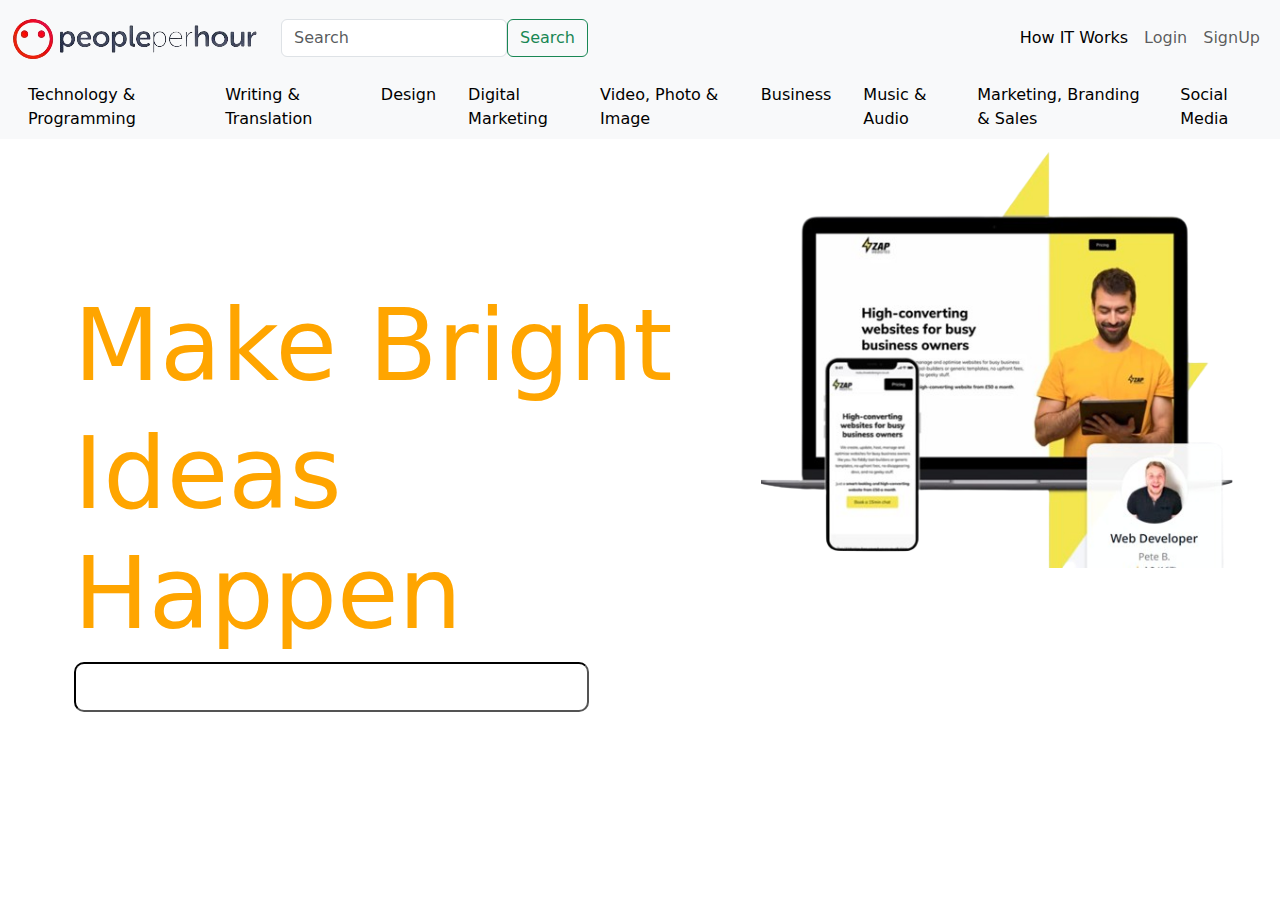
==== webassignement1/question2/index.html @ 27e170ca "Add files via upload" ====
<!DOCTYPE html>
<html lang="en">
<head>
    <meta charset="UTF-8">
    <meta name="viewport" content="width=device-width, initial-scale=1.0">
    <title>Happy Hour</title>
    <link rel="stylesheet" href="bootstrap.min.css">
</head>
<body>
    <nav class="navbar navbar-expand-lg bg-body-tertiary py-2 ">
        <div class="container-fluid">
          <a class="navbar-brand" href="#"><img src="assets/logo.png" alt="" srcset=""></a>
          <button class="navbar-toggler" type="button" data-bs-toggle="collapse" data-bs-target="#navbarSupportedContent" aria-controls="navbarSupportedContent" aria-expanded="false" aria-label="Toggle navigation">
            <span class="navbar-toggler-icon"></span>
          </button>
          <div class="collapse navbar-collapse" id="navbarSupportedContent">
            
            <form class="d-flex " role="search">
              <input class="form-control " type="search" placeholder="Search" aria-label="Search">
              <button class="btn btn-outline-success" type="submit">Search</button>
            </form>
                <ul class="navbar-nav ms-auto mb-2 mb-lg-0">
                    <li class="nav-item">
                    <a class="nav-link active" aria-current="page" href="#">How IT Works</a>
                </li>
                <li class="nav-item">
                  <a class="nav-link" href="#">Login</a>
                </li>
                
                <li class="nav-item">
                  <a class="nav-link" aria-disabled="true">SignUp</a>
                </li>
              </ul>
            </div>
        </div>
      </nav>
    </nav>
    <nav class="navbar navbar-expand-lg bg-body-tertiary py-2 ">
        <div class="container-fluid">
          <button class="navbar-toggler" type="button" data-bs-toggle="collapse" data-bs-target="#navbarSupportedContent1" aria-controls="navbarSupportedContent" aria-expanded="false" aria-label="Toggle navigation">
            <span class="">Browse By catagory</span>
          </button>
          <div class="collapse navbar-collapse justify-content-center" id="navbarSupportedContent1">
            <ul class="navbar-nav">
                <a href="" style="color: black; text-decoration: none;"><li class="nav-item px-3">Technology & Programming</li></a>
                <a href="" style="color: black; text-decoration: none;"><li class="nav-item px-3">Writing & Translation</li></a>
                <a href="" style="color: black; text-decoration: none;"><li class="nav-item px-3">Design</li></a>
                <a href="" style="color: black; text-decoration: none;"><li class="nav-item px-3">Digital Marketing</li></a>
                <a href="" style="color: black; text-decoration: none;"><li class="nav-item px-3">Video, Photo & Image</li></a>
                <a href="" style="color: black; text-decoration: none;"><li class="nav-item px-3">Business</li></a>
                <a href="" style="color: black; text-decoration: none;"><li class="nav-item px-3">Music & Audio</li></a>
                <a href="" style="color: black; text-decoration: none;"><li class="nav-item px-3">Marketing, Branding & Sales</li></a>
                <a href="" style="color: black; text-decoration: none;"><li class="nav-item px-3">Social Media</li></a>
            </ul>
            
            </div>
        </div>
      </nav>
    </nav>
    <section class="grid">
        <div class="row">
            <div class="col-7">
                <div style="margin-top: 20%; margin-left: 10%;"><h1 style="color: orange; font-size: 100px">Make Bright</h1></div>
                <div style="margin-top: 1%; margin-left: 10%;"><h1 style="color: orange; font-size: 100px">Ideas Happen</h1></div>
                <input type="text" style="margin-left: 10%; width: 70%; border-width: 2px; border-color: black; border-radius: 10px; height: 50px;">
            </div>
            <div class="col-5">
                <img src="assets/Screenshot_from_2024-03-02_13-23-40-removebg-preview.png" style="width: 100%;" alt="">
            </div>
        </div>
    </section>
    <script src="bootstrap.bundle.min.js"></script>
</body>
</html>
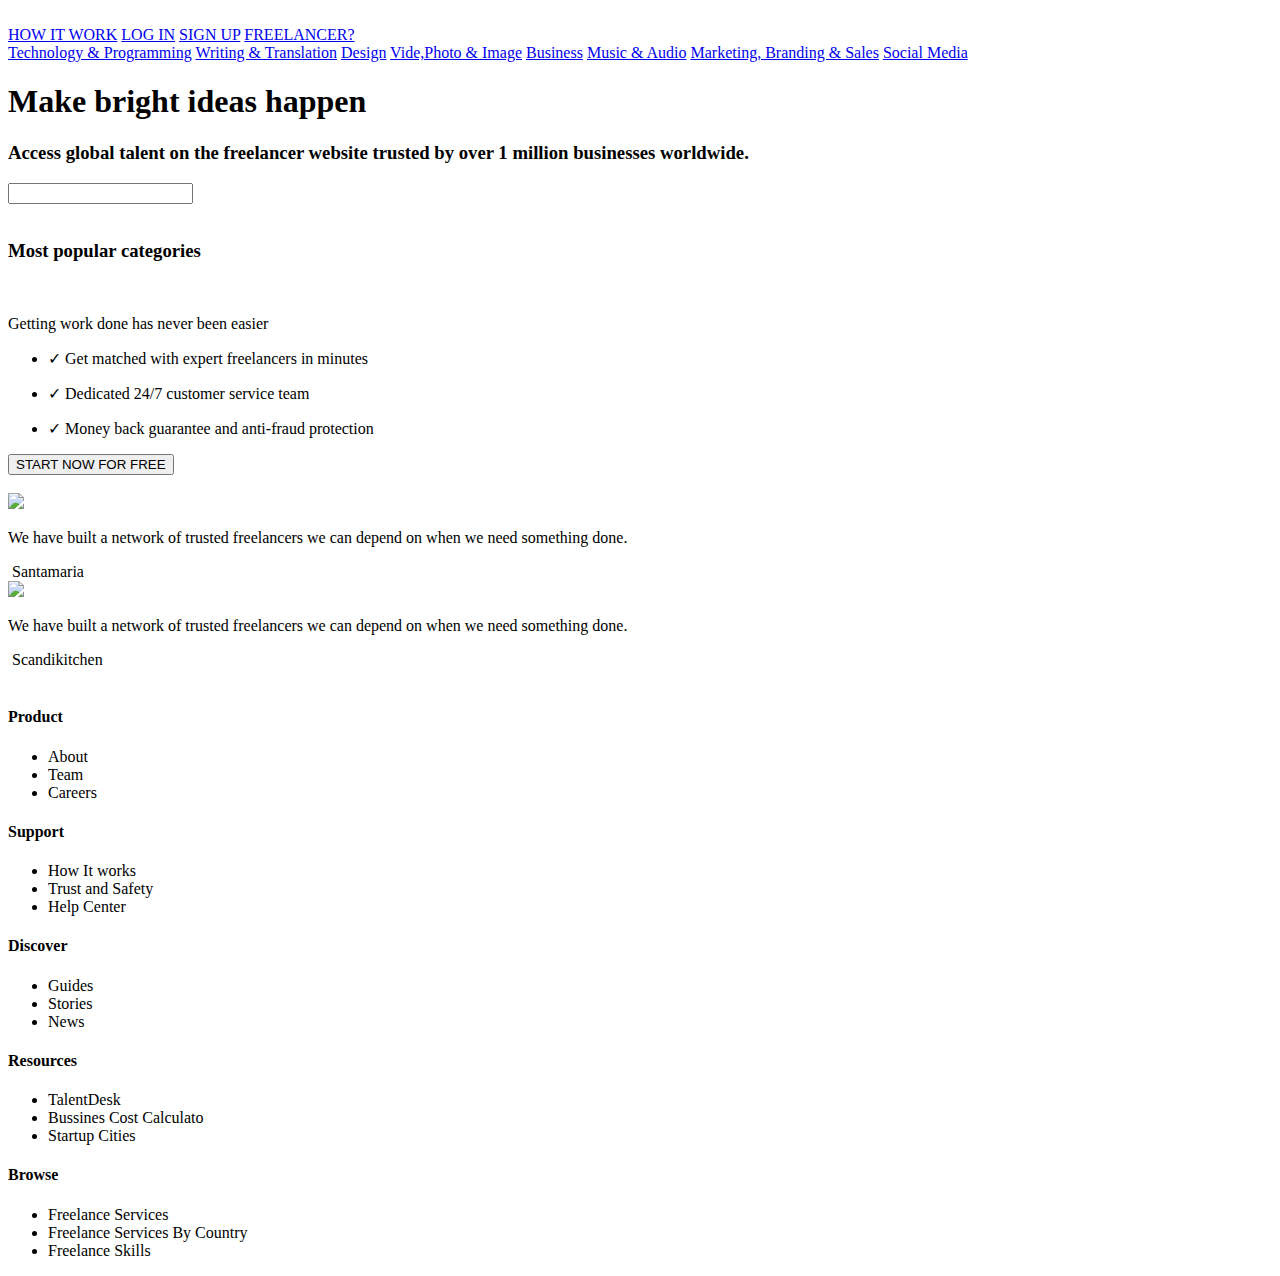
==== commit 0926b694: "Update index.html" ====
--- a/webassignement1/question2/index.html
+++ b/webassignement1/question2/index.html
@@ -1,74 +1,152 @@
+
 <!DOCTYPE html>
 <html lang="en">
 <head>
     <meta charset="UTF-8">
     <meta name="viewport" content="width=device-width, initial-scale=1.0">
-    <title>Happy Hour</title>
-    <link rel="stylesheet" href="bootstrap.min.css">
+    <title>Document</title>
+    <link rel="stylesheet" href="style.css">
 </head>
 <body>
-    <nav class="navbar navbar-expand-lg bg-body-tertiary py-2 ">
-        <div class="container-fluid">
-          <a class="navbar-brand" href="#"><img src="assets/logo.png" alt="" srcset=""></a>
-          <button class="navbar-toggler" type="button" data-bs-toggle="collapse" data-bs-target="#navbarSupportedContent" aria-controls="navbarSupportedContent" aria-expanded="false" aria-label="Toggle navigation">
-            <span class="navbar-toggler-icon"></span>
-          </button>
-          <div class="collapse navbar-collapse" id="navbarSupportedContent">
-            
-            <form class="d-flex " role="search">
-              <input class="form-control " type="search" placeholder="Search" aria-label="Search">
-              <button class="btn btn-outline-success" type="submit">Search</button>
-            </form>
-                <ul class="navbar-nav ms-auto mb-2 mb-lg-0">
-                    <li class="nav-item">
-                    <a class="nav-link active" aria-current="page" href="#">How IT Works</a>
-                </li>
-                <li class="nav-item">
-                  <a class="nav-link" href="#">Login</a>
-                </li>
+    <header>
+        <img src="logo.png" alt="" srcset="">
+        <nav>
+            <a href="#home">HOW IT WORK</a>
+            <a href="#news">LOG IN</a>
+            <a href="#contact">SIGN UP</a>
+            <a href="#about">FREELANCER?</a>
+        </nav>
+    </header>
+    <nav class="navbar">
+        <a href="#home">Technology & Programming</a>
+        <a href="#news">Writing & Translation</a>
+        <a href="#contact">Design</a>
+        <a href="#about">Vide,Photo & Image</a>
+        <a href="#about">Business</a>
+        <a href="#about">Music & Audio</a>
+        <a href="#about">Marketing, Branding & Sales</a>
+        <a href="#about">Social Media</a>
+    </nav>
+    <main>
+        <section class="first-section">
+            <div>
+                <div>
+                    <h1>
+                        Make bright ideas happen
+                    </h1>
+                </div>
+                <div><h3>Access global talent on the freelancer website trusted by over 1 million businesses worldwide.</h3></div>
+                <div>
+                    <input type="text">
+                </div>
+            </div>
+            <div>
+                <img src="Screenshot_2024-03-08_185643-removebg-preview.png" alt="" srcset="">
+            </div>
+        </section>
+        <section class="second-section">
+            <h3>
+                Most popular categories
+            </h3>
+            <div class="images">
+                <a href="#"><img src="pic1.png" alt="" srcset=""></a>
+                <a href="#"><img src="pic2.png" alt="" srcset=""></a>
+                <a href="#"><img src="pic3.png" alt="" srcset=""></a>
+                <a href="#"><img src="pic4.png" alt="" srcset=""></a>
+                <a href="#"><img src="pic5.png" alt="" srcset=""></a>
+            </div>
+        </section>
+        <section class="third-section">
+            <div>
+                <p class="thirdinner">
+                    Getting work done has never been easier
+                </p>
+                <ul>
+                    <li><p class="para"><span class="green-tick">&#10003;</span> Get matched with expert freelancers in minutes</p></li>
+                    <li><p class="para"><span class="green-tick">&#10003;</span> Dedicated 24/7 customer service team</p></li>
+                    <li><p class="para"><span class="green-tick">&#10003;</span> Money back guarantee and anti-fraud protection</p></li>
+                </ul>
+                <button class="btn">START NOW FOR FREE</button>
+            </div>
+            <div>
+                <img src="pic6.png" class="thirdimage" alt="">
+            </div>
+        </section>
+        <section class="fourth-section">
+            <div class="testimonial-card">
+                <img src="coma-removebg-preview.png" class="comma">
+                <div>
+                    <p class="fourthpara">We have built a network of trusted freelancers we can depend on when we need something done.</p>
+                </div>
+                <div class="fouthinnersecond">
+                    <img src="santamaria-avatar.jpg" class="imgfourth" alt="">
+                    <span class="name">Santamaria</span>
+                </div>
+            </div>
+            <div class="testimonial-card">
+                <img src="coma-removebg-preview.png" class="comma">
+                <div>
+                    <p class="fourthpara">We have built a network of trusted freelancers we can depend on when we need something done.</p>
+                </div>
+                <div class="fouthinnersecond">
+                    <img src="scandikitchen-avatar.jpg" class="imgfourth" alt="">
+                    <span class="name">Scandikitchen</span>
+                </div>
+            </div>
+            <div>
+
+            </div>
+        </section>
+        
+    </main>
+    <footer class="footer">
+        <div class="footer">
+            <img src="logofooter.png" alt="" srcset="">
+            <div class="menu">
+                <div class="column">
+                    <h4>Product</h4>
+                    <ul>
+                        <li>About</li>
+                        <li>Team</li>
+                        <li>Careers</li>
+                    </ul>
+                </div>
+                <div class="column">
+                    <h4>Support</h4>
+                    <ul>
+                        <li>How It works</li>
+                        <li>Trust and Safety</li>
+                        <li>Help Center</li>
+                    </ul>
+                </div>
+                <div class="column">
+                    <h4>Discover</h4>
+                    <ul>
+                        <li>Guides</li>
+                        <li>Stories</li>
+                        <li>News</li>
+                    </ul>
+                </div>
+                <div class="column">
+                    <h4>Resources</h4>
+                    <ul>
+                        <li>TalentDesk</li>
+                        <li>Bussines Cost Calculato</li>
+                        <li>Startup Cities</li>
+                    </ul>
+                </div>
+                <div class="column">
+                    <h4>Browse</h4>
+                    <ul>
+                        <li>Freelance Services</li>
+                        <li>Freelance Services By Country</li>
+                        <li>Freelance Skills</li>
+                    </ul>
+                </div>
                 
-                <li class="nav-item">
-                  <a class="nav-link" aria-disabled="true">SignUp</a>
-                </li>
-              </ul>
             </div>
+           
         </div>
-      </nav>
-    </nav>
-    <nav class="navbar navbar-expand-lg bg-body-tertiary py-2 ">
-        <div class="container-fluid">
-          <button class="navbar-toggler" type="button" data-bs-toggle="collapse" data-bs-target="#navbarSupportedContent1" aria-controls="navbarSupportedContent" aria-expanded="false" aria-label="Toggle navigation">
-            <span class="">Browse By catagory</span>
-          </button>
-          <div class="collapse navbar-collapse justify-content-center" id="navbarSupportedContent1">
-            <ul class="navbar-nav">
-                <a href="" style="color: black; text-decoration: none;"><li class="nav-item px-3">Technology & Programming</li></a>
-                <a href="" style="color: black; text-decoration: none;"><li class="nav-item px-3">Writing & Translation</li></a>
-                <a href="" style="color: black; text-decoration: none;"><li class="nav-item px-3">Design</li></a>
-                <a href="" style="color: black; text-decoration: none;"><li class="nav-item px-3">Digital Marketing</li></a>
-                <a href="" style="color: black; text-decoration: none;"><li class="nav-item px-3">Video, Photo & Image</li></a>
-                <a href="" style="color: black; text-decoration: none;"><li class="nav-item px-3">Business</li></a>
-                <a href="" style="color: black; text-decoration: none;"><li class="nav-item px-3">Music & Audio</li></a>
-                <a href="" style="color: black; text-decoration: none;"><li class="nav-item px-3">Marketing, Branding & Sales</li></a>
-                <a href="" style="color: black; text-decoration: none;"><li class="nav-item px-3">Social Media</li></a>
-            </ul>
-            
-            </div>
-        </div>
-      </nav>
-    </nav>
-    <section class="grid">
-        <div class="row">
-            <div class="col-7">
-                <div style="margin-top: 20%; margin-left: 10%;"><h1 style="color: orange; font-size: 100px">Make Bright</h1></div>
-                <div style="margin-top: 1%; margin-left: 10%;"><h1 style="color: orange; font-size: 100px">Ideas Happen</h1></div>
-                <input type="text" style="margin-left: 10%; width: 70%; border-width: 2px; border-color: black; border-radius: 10px; height: 50px;">
-            </div>
-            <div class="col-5">
-                <img src="assets/Screenshot_from_2024-03-02_13-23-40-removebg-preview.png" style="width: 100%;" alt="">
-            </div>
-        </div>
-    </section>
-    <script src="bootstrap.bundle.min.js"></script>
+    </footer>
 </body>
-</html>+</html>
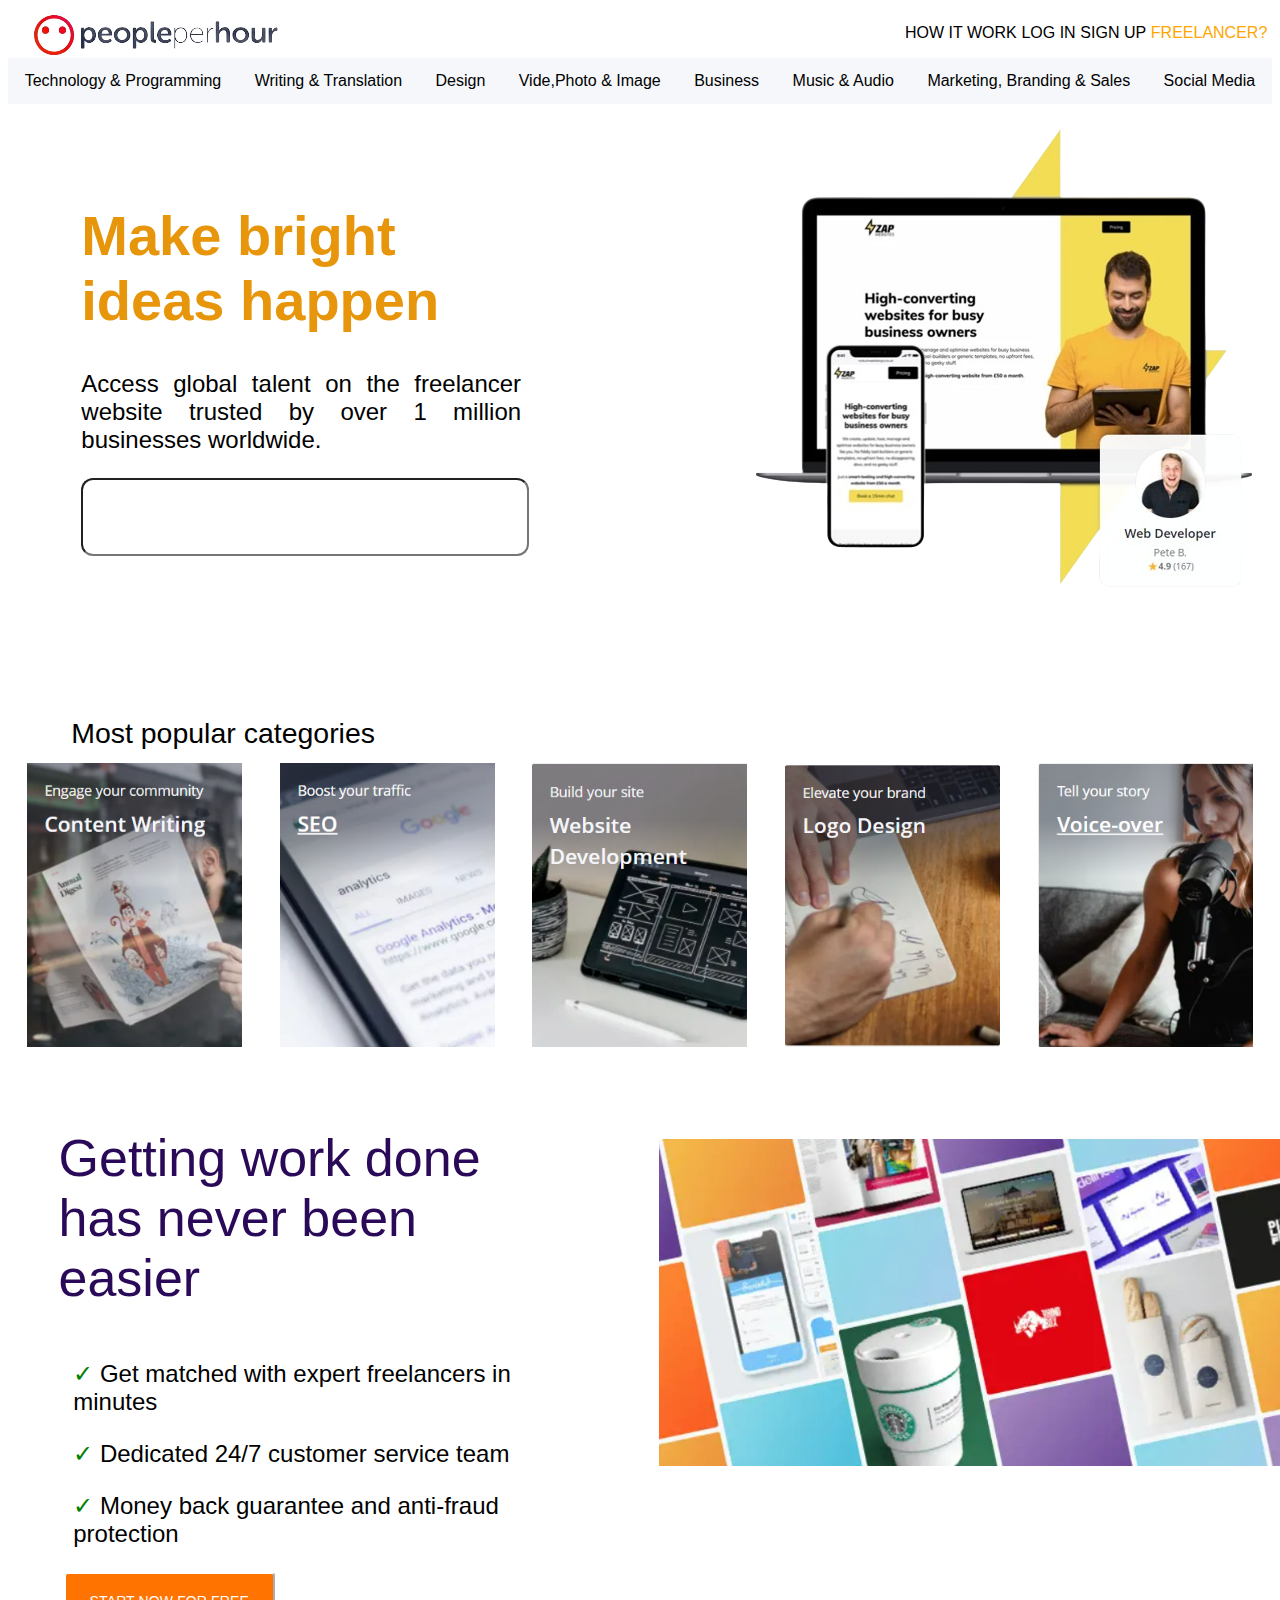
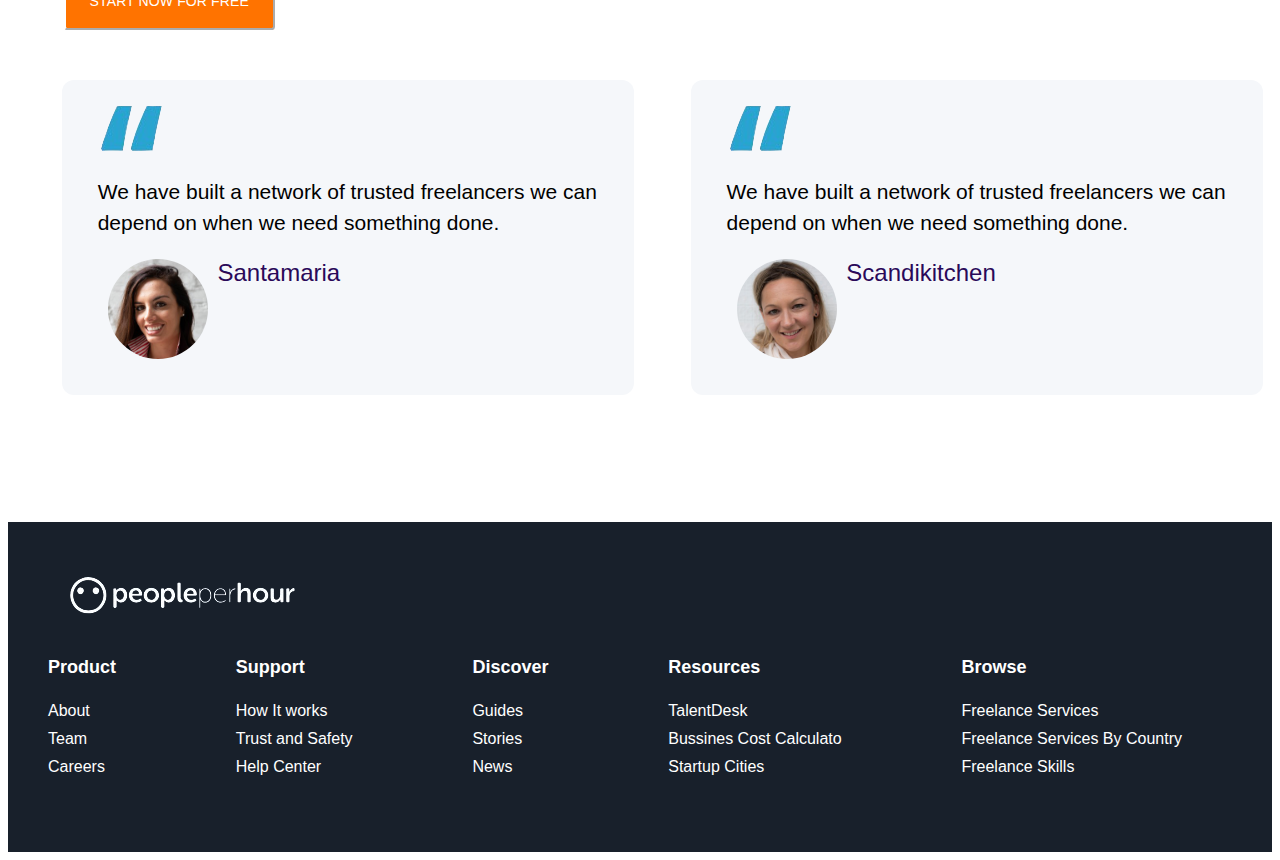
==== commit 8bf8bb55: "Upadted Code" ====
--- a/webassignement1/question2/index.html
+++ b/webassignement1/question2/index.html
@@ -149,4 +149,4 @@
         </div>
     </footer>
 </body>
-</html>
+</html>--- a/webassignement1/question2/style.css
+++ b/webassignement1/question2/style.css
@@ -0,0 +1,295 @@
+html{
+    scroll-behavior: smooth;
+}
+body {
+    
+    font-family: Arial, Helvetica, sans-serif;
+}
+  
+.navbar {
+    overflow: hidden;
+    display: flex;
+    justify-content: space-around;
+    background-color: #F5F7FA;
+}
+
+.navbar a {
+    float: left;
+    display: block;
+    color: black;
+    text-align: center;
+    padding: 14px 16px;
+    text-decoration: none;
+}
+
+header {
+    margin-left: 2%;
+    display: flex;
+    color: #fff;
+    background-color: white;
+    height: 50px;
+    text-align: center;
+    align-items: center;
+    justify-content: space-between;
+    img{
+        object-fit: contain;
+        max-width: 100%;
+        max-height: 100%;
+        
+    }
+    nav{
+        display: flex;
+        justify-content: space-evenly;
+        width: 30%;
+        a{
+            font-size: 1rem;
+            text-decoration: none;
+            color: black;   
+        }
+    }
+    nav a:last-child{
+        color: orange;
+    }
+
+}
+
+section{
+    width: 100%;
+    height: 1000px;
+}
+.first-section{
+    height: max-content;
+    margin-top: 2%;
+    display: flex;
+    flex-direction: row;
+    justify-content: space-evenly;
+    h1{
+        color: #E7950A;
+        margin-left: 10%;
+        font-size: 3.5rem;
+        font-weight: bolder;
+        width: 60%;
+        margin-top: 10%;
+    
+    }
+    h3{
+        margin-left: 10%;
+        text-align: justify;
+        font-size: 1.5rem;
+        font-weight: lighter;
+        width: 60%;
+        margin-top: 2%;
+        
+    }
+    input{
+        margin-left: 10%;
+        border-radius: 12px;
+        height: 72px;
+        width: 440px;
+        box-shadow: grey;
+        font-size: large;
+        cursor: pointer;
+    }
+}
+
+.second-section{
+    height: max-content;
+    background-color: white;
+    display: flex;
+    flex-direction: column;
+    h3{
+        margin-top: 9%;
+        margin-left: 5%;
+        font-size: 1.78rem;
+        margin-bottom: 1%;
+        font-weight: lighter;
+    }
+    
+}
+.images{
+    display: flex;
+    flex-direction: row;
+    flex-wrap: wrap;
+    justify-content: space-around;
+    
+    img{
+        height: 284px;
+        width: 215px;   
+     
+    }
+}   
+
+.third-section{
+    margin-top: 2%;
+    height: max-content;
+    display: flex;
+    flex-direction: row;
+    justify-content: space-between;
+    div:first-child{
+
+        margin-left: 2%;
+        height: 100%;
+        width: 40%;
+
+    }
+    div:nth-child(2){
+
+        margin-left: 2%;
+        height: 100%;
+        width: 50%;
+
+    }
+    
+
+    ul{
+        list-style-type: none;
+    }
+    .btn{
+        background-color: #ff7300;
+        border-color: white;
+        padding-top: 18px;
+        padding-bottom: 18px;
+        padding-left: 24px;
+        padding-right: 24px;
+        box-shadow: none;
+        border-radius: 3.6px;
+        text-align: center;
+        letter-spacing: 0.12px;
+        line-height: 18px;
+        font-size: 14px;    
+        color: white;
+        margin-left: 6%;
+    }
+  
+    
+}
+.green-tick {
+    color: green;
+}
+.thirdinner{
+        margin-left: 5%;
+        font-family: Arial, Helvetica, sans-serif;
+        font-weight: 500;
+        color: #2a0959;
+        font-size: 52px;
+        word-wrap: break-word;
+}
+
+.para{
+    font-family: Arial, Helvetica, sans-serif;
+    font-weight: 500;
+    font-size: 1.5rem;
+    color: black;
+}
+
+.thirdimage{
+    height: 327px;
+    width: 649px;
+    margin-top: 10%;
+    margin-left: 3%;
+}
+
+
+.fourth-section{
+    display: flex;
+    flex-direction: row;
+    height: max-content;
+    justify-content: space-around;
+    margin-bottom: 10%;
+}
+
+.testimonial-card{
+    margin-left: 4%;
+    margin-top: 4%;
+    display: flex;
+    width: 500px;
+    
+    flex-direction: column;
+    background-color: #F5F7FA;
+    border-radius: 12px;
+    padding-top: 24px;
+    padding-bottom: 36px;
+    padding-left: 36px;
+    padding-right: 36px;
+}
+
+.fourthpara{
+    font-size: 21px;
+    text-align: left;
+    line-height: 31px;
+    letter-spacing: normal;
+    word-wrap: break-word;
+}
+.fouthinnersecond{
+    margin-left: 2%;
+    display: flex;
+    flex-direction: row;
+    
+}
+.imgfourth{
+    border-radius: 50%;
+    height: 100px;
+    width: 100px;
+}
+.name{
+    margin-left: 2%;
+    font-size: 1.5rem;
+    font-weight: 500;
+    color: #2a0959;
+}
+.comma{
+    height: min-content;
+    width: min-content;
+}
+
+
+
+.fistdivpara{
+    height: max-content;
+    width: 70%;
+    
+}
+.fistdivpara{
+    font-size: 4rem;
+    line-height: 82px;
+    text-align: left;
+    font-weight: 300;
+}
+.seconddiv{
+    height: max-content;
+    width: 30%;
+}   
+
+.footer {
+    background-color: #18202B;
+    color: white;
+    padding: 20px;
+    font-family: Arial, sans-serif;
+}
+.footer .logo {
+    font-size: 24px;
+    margin-bottom: 20px;
+}
+.footer .menu {
+    display: flex;
+    justify-content: space-between;
+    margin-bottom: 20px;
+}
+.footer .menu .column {
+    margin-right: 50px;
+}
+.footer .menu .column h4 {
+    font-size: 18px;
+}
+.footer .menu .column ul {
+    list-style-type: none;
+    padding: 0;
+}
+.footer .menu .column ul li {
+    margin-bottom: 10px;
+}
+.footer .bottom {
+    display: flex;
+    justify-content: space-between;
+}
+
